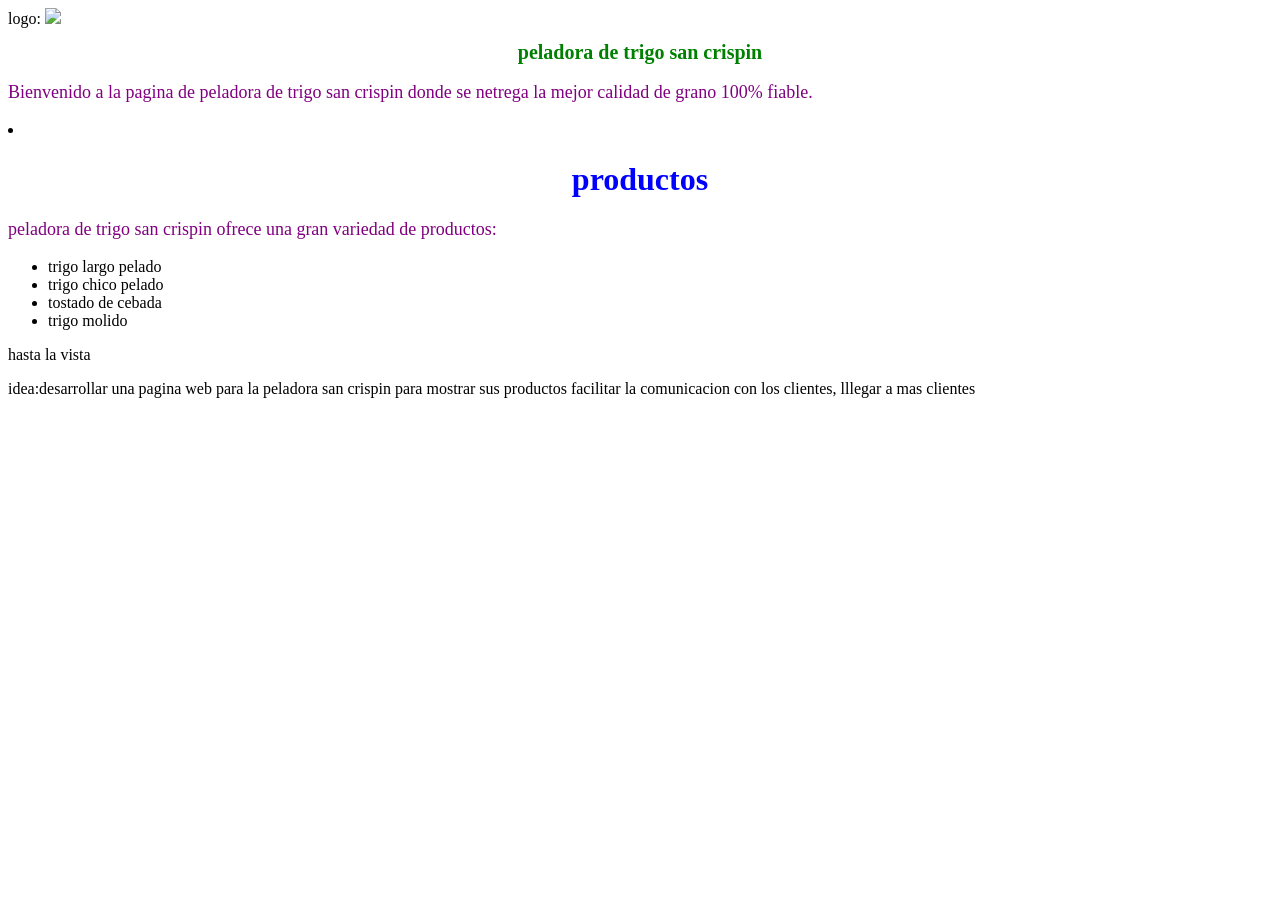
==== index.html @ a8a5acce "cambis logo head titulo" ====
<!DOCTYPE html>
<html lang="en">
<head>
    <meta charset="UTF-8">
    <meta name="viewport" content="width=device-width, initial-scale=1.0">
    logo: <img src="logo.png" alt=" " width="100" height="100">
    <title > 
        peladora de trigo san crispin
    </title>
</head>
<body>
    <h1 id="nombre">peladora de trigo san crispin</h1>  
    
    <p id="parrafo">Bienvenido a la pagina de peladora de trigo san crispin donde se netrega la mejor calidad
        de grano 100% fiable. </p>
<li>
    <h1>productos</h1>
    <p id="parrafo">peladora de trigo san crispin ofrece una gran variedad de productos: </p>
    <ul>
        <li>trigo largo pelado</li>
        <li>trigo chico pelado</li>
        <li>tostado de cebada</li>
        <li>trigo molido</li>
    </ul>
</body>


<head>
    hasta la vista</head>

<p>idea:desarrollar una pagina web para la peladora san crispin para mostrar sus productos facilitar la comunicacion con los clientes, lllegar a mas clientes</p>
</html>
<style>
h1 {
    color: blue;
    text-align: center;
}
san crispin {
    font-size: 24px;
    font-weight: bold;
}
p#parrafo {
    color: purple;
    font-size: 18px;
}
h1#nombre {
    color: green;
    font-size: 20px;
}
</style>
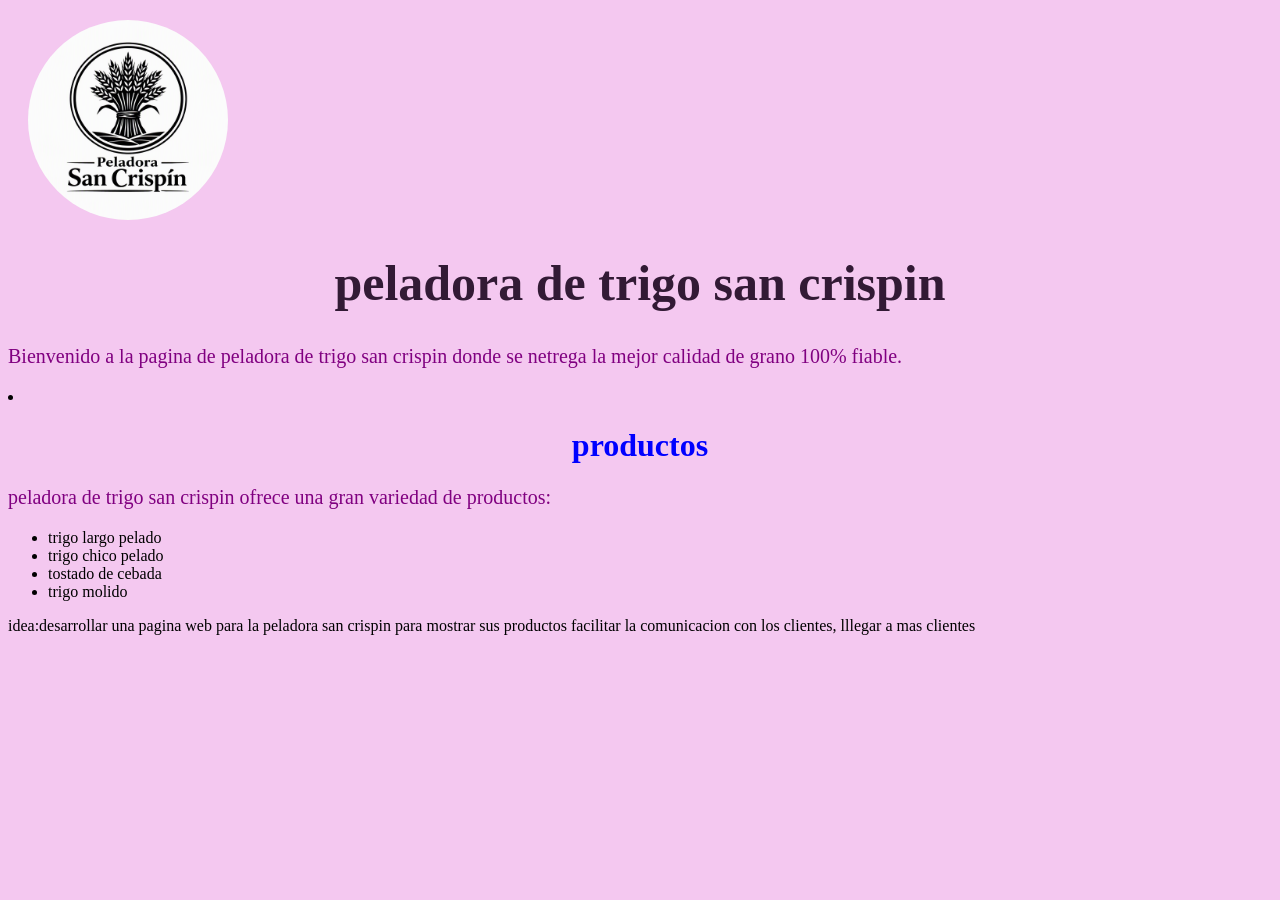
==== commit bad9527a: "Ajustes de logo y fondo en pagina principal" ====
--- a/index.html
+++ b/index.html
@@ -3,12 +3,11 @@
 <head>
     <meta charset="UTF-8">
     <meta name="viewport" content="width=device-width, initial-scale=1.0">
-    logo: <img src="logo.png" alt=" " width="100" height="100">
-    <title > 
-        peladora de trigo san crispin
-    </title>
+    <title>peladora de trigo san crispin</title>
+
 </head>
 <body>
+     <img src="img/logosancrispin.png" width="200" height="200" alt="logo" class="logo">
     <h1 id="nombre">peladora de trigo san crispin</h1>  
     
     <p id="parrafo">Bienvenido a la pagina de peladora de trigo san crispin donde se netrega la mejor calidad
@@ -25,9 +24,6 @@
 </body>
 
 
-<head>
-    hasta la vista</head>
-
 <p>idea:desarrollar una pagina web para la peladora san crispin para mostrar sus productos facilitar la comunicacion con los clientes, lllegar a mas clientes</p>
 </html>
 <style>
@@ -41,10 +37,19 @@
 }
 p#parrafo {
     color: purple;
-    font-size: 18px;
+    font-size: 20px;
 }
 h1#nombre {
-    color: green;
-    font-size: 20px;
+    color: rgb(50, 26, 53);
+    font-size: 50px;
+}
+body {
+    background-color: rgba(235, 146, 227, 0.5);
+}
+img.logo {
+   margin: 20px;
+    display: block;
+    clip-path: inset(10px 10px 10px 10px);
+    clip-path: circle(50% at 50% 50%);
 }
 </style>
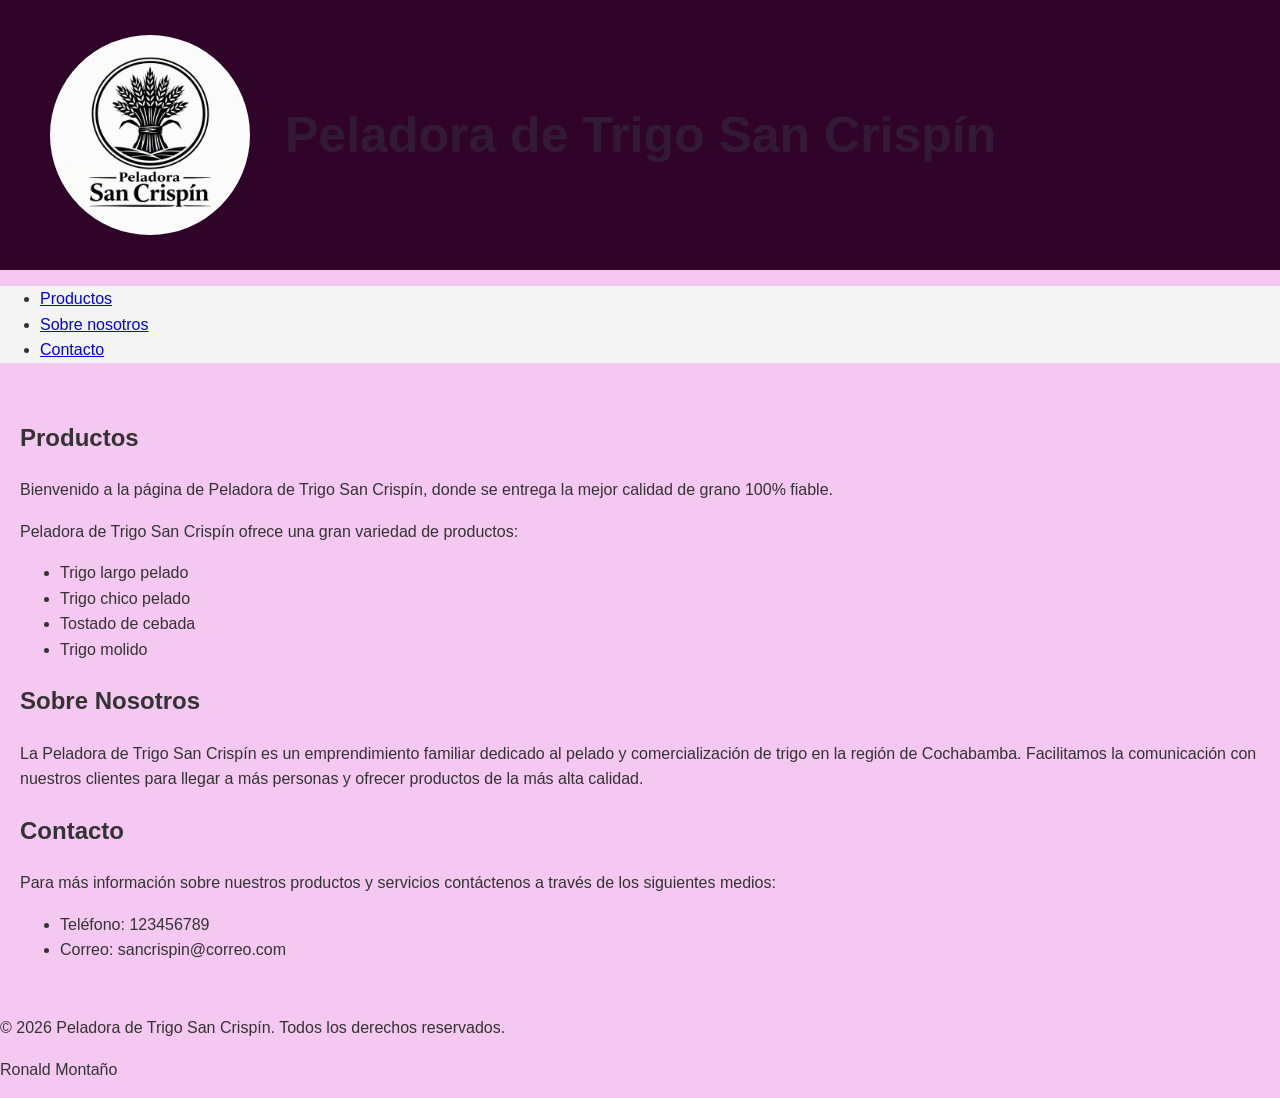
==== commit 22c943e3: "el maquillaje de css" ====
--- a/index.html
+++ b/index.html
@@ -1,55 +1,61 @@
 <!DOCTYPE html>
-<html lang="en">
+<html lang="es">
 <head>
     <meta charset="UTF-8">
     <meta name="viewport" content="width=device-width, initial-scale=1.0">
-    <title>peladora de trigo san crispin</title>
-
+    <title>Peladora de Trigo San Crispín</title>
+    <link rel="stylesheet" href="css/style.css">
 </head>
 <body>
-     <img src="img/logosancrispin.png" width="200" height="200" alt="logo" class="logo">
-    <h1 id="nombre">peladora de trigo san crispin</h1>  
-    
-    <p id="parrafo">Bienvenido a la pagina de peladora de trigo san crispin donde se netrega la mejor calidad
-        de grano 100% fiable. </p>
-<li>
-    <h1>productos</h1>
-    <p id="parrafo">peladora de trigo san crispin ofrece una gran variedad de productos: </p>
-    <ul>
-        <li>trigo largo pelado</li>
-        <li>trigo chico pelado</li>
-        <li>tostado de cebada</li>
-        <li>trigo molido</li>
-    </ul>
+
+    <header>
+        <img src="img/logosancrispin.png" width="200" height="200" alt="logo" class="logo">
+        <h1 id="nombre">Peladora de Trigo San Crispín</h1>
+    </header>
+
+    <nav>
+        <ul>
+            <li><a href="index.html">Productos</a></li>
+            <li><a href="productos.html">Sobre nosotros</a></li>
+            <li><a href="contacto.html">Contacto</a></li>
+        </ul>
+    </nav>
+
+    <main>
+
+        <section id="productos">
+            <h2>Productos</h2>
+            <p class="parrafo">Bienvenido a la página de Peladora de Trigo San Crispín, donde se entrega la mejor calidad
+                de grano 100% fiable.</p>
+            <p class="parrafo">Peladora de Trigo San Crispín ofrece una gran variedad de productos:</p>
+            <ul>
+                <li>Trigo largo pelado</li>
+                <li>Trigo chico pelado</li>
+                <li>Tostado de cebada</li>
+                <li>Trigo molido</li>
+            </ul>
+        </section>
+
+        <section id="sobre-nosotros">
+            <h2>Sobre Nosotros</h2>
+            <p class="parrafo">La Peladora de Trigo San Crispín es un emprendimiento familiar dedicado al pelado y comercialización de trigo en la región de Cochabamba. Facilitamos la comunicación con nuestros clientes para llegar a más personas y ofrecer productos de la más alta calidad.</p>
+        </section>
+
+        <section id="contacto">
+            <h2>Contacto</h2>
+            <p class="parrafo">Para más información sobre nuestros productos y servicios contáctenos a través de los siguientes medios:</p>
+            <ul>
+                <li>Teléfono: 123456789</li>
+                <li>Correo: sancrispin@correo.com</li>
+            </ul>
+        </section>
+
+    </main>
+
+    <footer>
+        <p>&copy; 2026 Peladora de Trigo San Crispín. Todos los derechos reservados.</p>
+        <p>Ronald Montaño</p>
+    </footer>
+
 </body>
-
-
-<p>idea:desarrollar una pagina web para la peladora san crispin para mostrar sus productos facilitar la comunicacion con los clientes, lllegar a mas clientes</p>
-</html>
-<style>
-h1 {
-    color: blue;
-    text-align: center;
-}
-san crispin {
-    font-size: 24px;
-    font-weight: bold;
-}
-p#parrafo {
-    color: purple;
-    font-size: 20px;
-}
-h1#nombre {
-    color: rgb(50, 26, 53);
-    font-size: 50px;
-}
-body {
-    background-color: rgba(235, 146, 227, 0.5);
-}
-img.logo {
-   margin: 20px;
-    display: block;
-    clip-path: inset(10px 10px 10px 10px);
-    clip-path: circle(50% at 50% 50%);
-}
-</style>+</html>
--- a/css/style.css
+++ b/css/style.css
@@ -0,0 +1,53 @@
+
+h1 {
+    color: blue;
+    text-align: center;
+}
+san crispin {
+    font-size: 24px;
+    font-weight: bold;
+}
+p#parrafo {
+    color: purple;
+    font-size: 20px;
+}
+h1#nombre {
+    color: rgb(50, 26, 53);
+    font-size: 50px;
+}
+body {
+    background-color: rgba(235, 146, 227, 0.5);
+    font-family: 'Segoe UI', Arial, sans-serif;
+    color: #333;
+    line-height: 1.6;
+    margin: 0;
+    padding: 0;
+}
+img.logo {
+   margin: 20px;
+    display: block;
+    clip-path: inset(10px 10px 10px 10px);
+    clip-path: circle(50% at 50% 50%);
+}
+header {
+   background-color: #300428;
+    color: #fff;
+    display: flex;
+    align-items: center;
+    gap: 15px;
+    padding: 15px 30px;
+}
+nav {
+    background-color: #f4f4f4;
+    
+}
+nav.ul {
+    list-style: none;
+    display: flex;
+    justify-content: center;
+    padding: 0;
+    margin: 0;
+}
+main {
+    padding: 20px;
+}
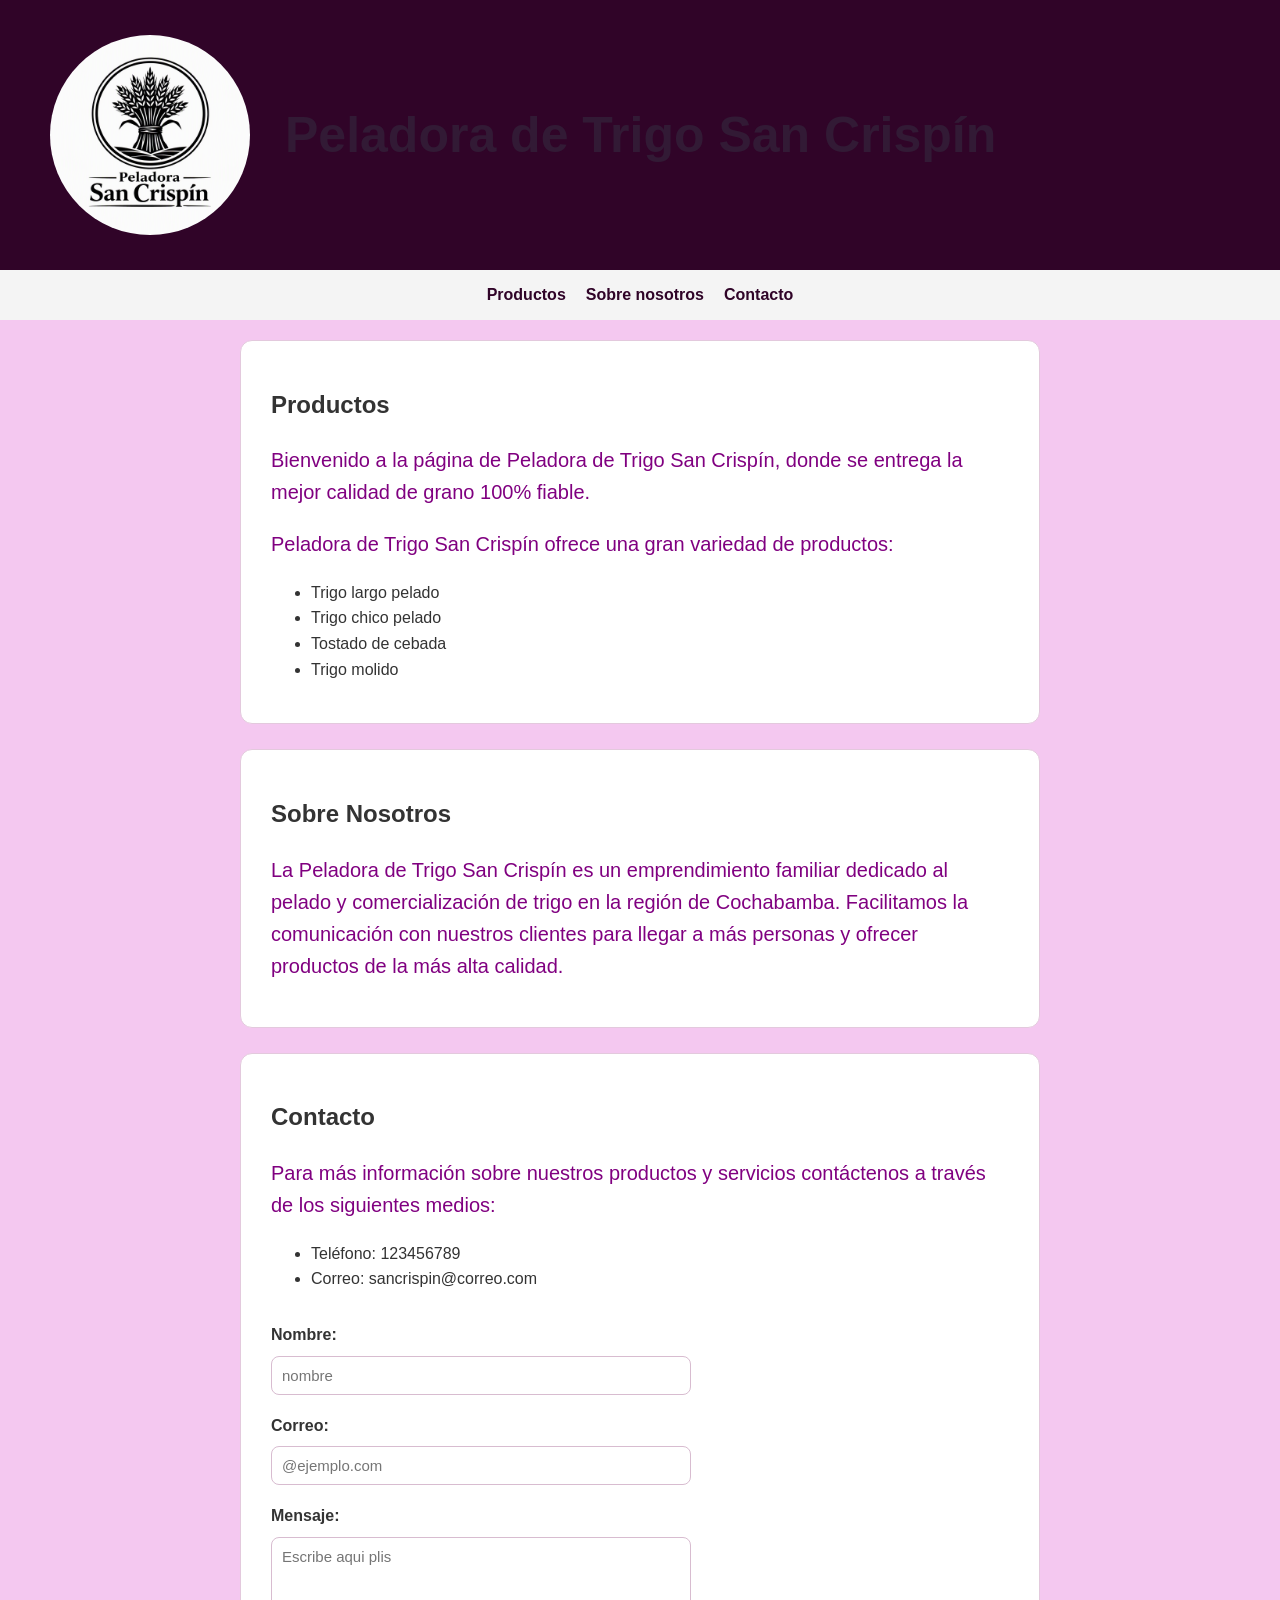
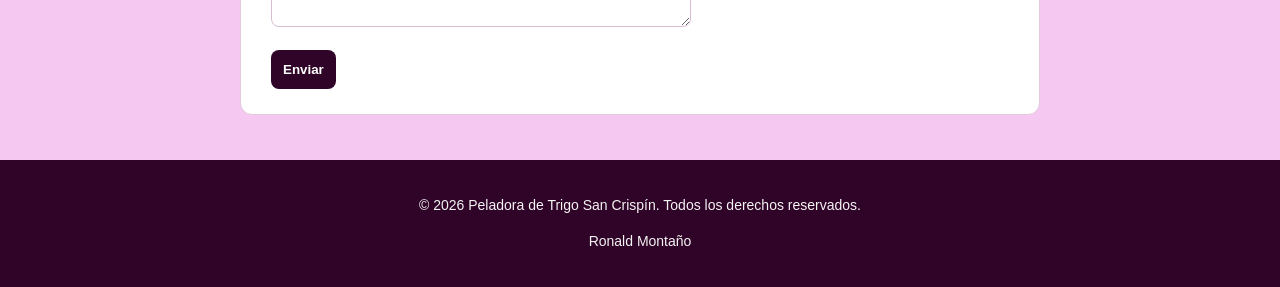
==== commit c2a5b3bc: "agrego responsive" ====
--- a/index.html
+++ b/index.html
@@ -9,6 +9,7 @@
 <body>
 
     <header>
+        <meta name="viewport" content="width=device-width, initial-scale=1.0">
         <img src="img/logosancrispin.png" width="200" height="200" alt="logo" class="logo">
         <h1 id="nombre">Peladora de Trigo San Crispín</h1>
     </header>
@@ -48,6 +49,19 @@
                 <li>Teléfono: 123456789</li>
                 <li>Correo: sancrispin@correo.com</li>
             </ul>
+
+            <form id="formulario-contacto" action="#" method="post">
+                <label for="nombre-cliente">Nombre:</label>
+                <input type="text" id="nombre-cliente" name="nombre-cliente" placeholder="nombre" required>
+
+                <label for="correo-cliente">Correo:</label>
+                <input type="email" id="correo-cliente" name="correo-cliente" placeholder="@ejemplo.com" required>
+
+                <label for="mensaje-cliente">Mensaje:</label>
+                <textarea id="mensaje-cliente" name="mensaje-cliente" rows="4" placeholder="Escribe aqui plis" required></textarea>
+
+                <button type="submit">Enviar</button>
+            </form>
         </section>
 
     </main>
--- a/css/style.css
+++ b/css/style.css
@@ -1,13 +1,8 @@
-
 h1 {
     color: blue;
     text-align: center;
 }
-san crispin {
-    font-size: 24px;
-    font-weight: bold;
-}
-p#parrafo {
+p.parrafo {
     color: purple;
     font-size: 20px;
 }
@@ -24,13 +19,12 @@
     padding: 0;
 }
 img.logo {
-   margin: 20px;
+    margin: 20px;
     display: block;
-    clip-path: inset(10px 10px 10px 10px);
     clip-path: circle(50% at 50% 50%);
 }
 header {
-   background-color: #300428;
+    background-color: #300428;
     color: #fff;
     display: flex;
     align-items: center;
@@ -39,15 +33,113 @@
 }
 nav {
     background-color: #f4f4f4;
+
     
 }
-nav.ul {
+nav ul {
     list-style: none;
     display: flex;
     justify-content: center;
+    gap: 20px;
     padding: 0;
     margin: 0;
 }
+nav ul {
+    padding: 12px 15px;
+}
+nav a {
+    color: #300428;
+    text-decoration: none;
+    font-weight: bold;
+}
+nav a:hover {
+    color: #a9227e;
+}
 main {
+    max-width: 800px;
+    margin: 0 auto;
     padding: 20px;
+}
+
+
+section {
+    background-color: #ffffff;
+    padding: 25px 30px;
+    margin-bottom: 25px;
+    border: 1px solid #e3c9dd;
+    border-radius: 12px;
+}
+
+
+form {
+    display: flex;
+    flex-direction: column;
+    gap: 8px;
+    max-width: 420px;
+    margin-top: 20px;
+}
+form label {
+    font-weight: bold;
+    margin-top: 10px;
+}
+form input,
+form textarea {
+    padding: 10px;
+    border: 1px solid #d8bcd0;
+    border-radius: 8px;
+    font-family: inherit;
+    font-size: 15px;
+}
+form input:focus,
+form textarea:focus {
+    outline: none;
+    border-color: #300428;
+}
+form button {
+    margin-top: 15px;
+    padding: 12px;
+    background-color: #300428;
+    color: #ffffff;
+    border: none;
+    border-radius: 8px;
+    font-weight: bold;
+    cursor: pointer;
+    width: fit-content;
+}
+form button:hover {
+    background-color: #a9227e;
+}
+
+footer {
+    background-color: #300428;
+    color: #f4f4f4;
+    text-align: center;
+    padding: 20px;
+    font-size: 14px;
+}
+@media (max-width: 600px) {
+ 
+    nav ul {
+        flex-direction: column;
+        gap: 20px;
+    }
+ 
+    main {
+        padding: 15px;
+    }
+ 
+    section {
+        padding: 18px 20px;
+        margin-bottom: 18px;
+    }
+ 
+    header {
+        flex-direction: column;
+        text-align: center;
+        padding: 15px;
+    }
+ 
+    form {
+        max-width: 100%;
+    }
 }
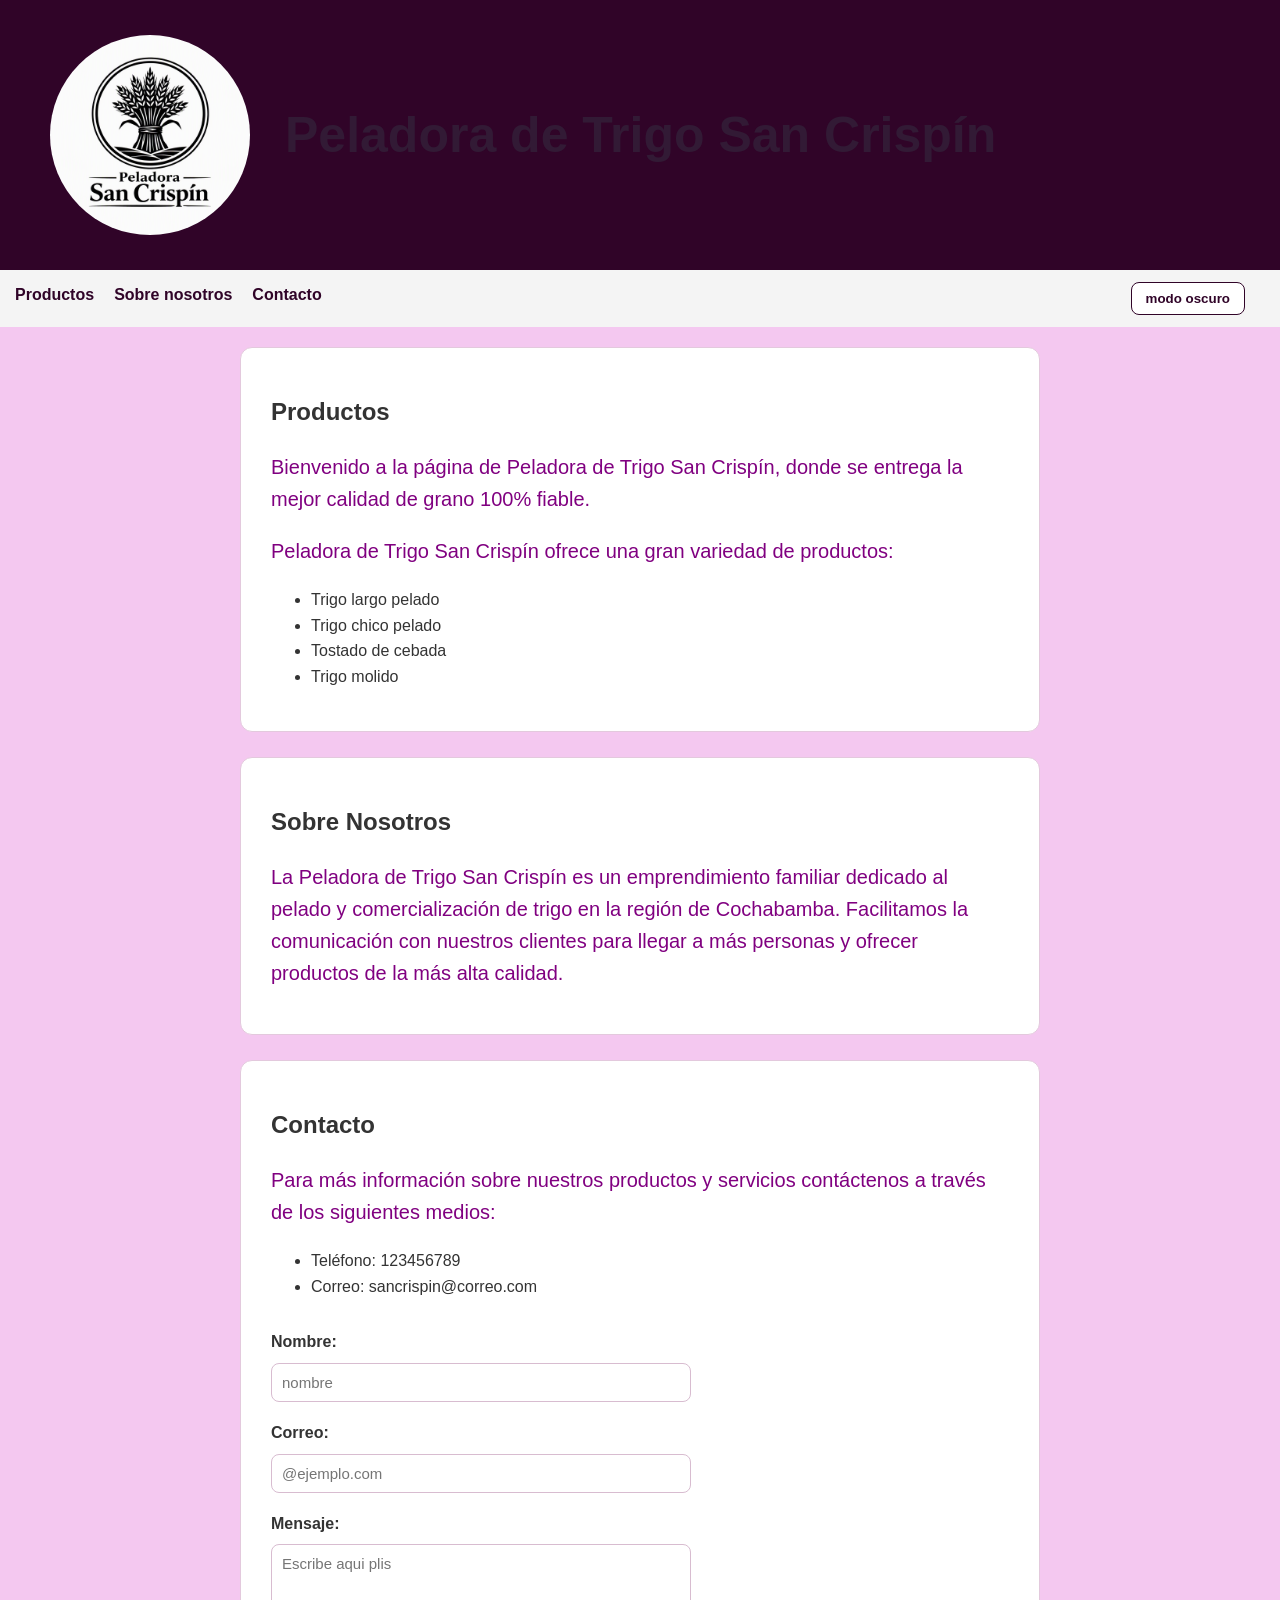
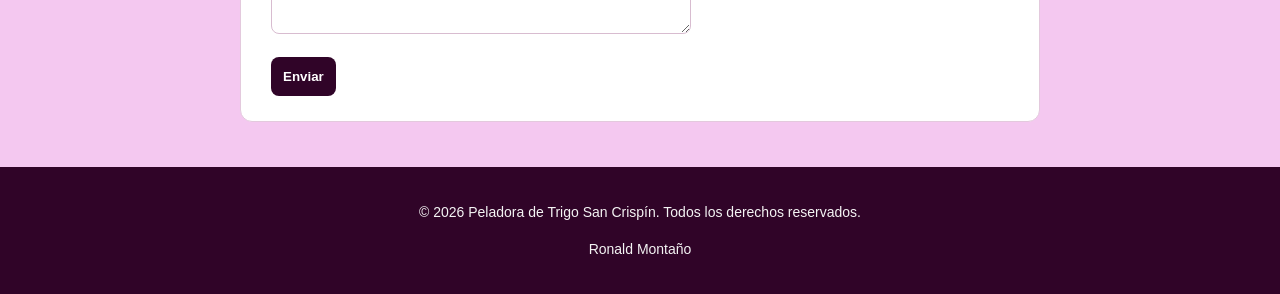
==== commit 9b68f829: "BOTON THME" ====
--- a/index.html
+++ b/index.html
@@ -19,6 +19,9 @@
             <li><a href="index.html">Productos</a></li>
             <li><a href="productos.html">Sobre nosotros</a></li>
             <li><a href="contacto.html">Contacto</a></li>
+            <button id="modo-oscuro-btn">
+                modo oscuro
+            </button>
         </ul>
     </nav>
 
@@ -70,6 +73,6 @@
         <p>&copy; 2026 Peladora de Trigo San Crispín. Todos los derechos reservados.</p>
         <p>Ronald Montaño</p>
     </footer>
-
+    <script src="js/boton.js"></script>
 </body>
 </html>
--- a/css/style.css
+++ b/css/style.css
@@ -36,6 +36,59 @@
 
     
 }
+#modo-oscuro-btn {
+    margin-left: auto;
+    margin-right: 20px;
+    padding: 8px 14px;
+    border: 1px solid #300428;
+    border-radius: 8px;
+    background-color: #ffffff;
+    color: #300428;
+    font-weight: bold;
+    cursor: pointer;
+}
+#modo-oscuro-btn:hover {
+    background-color: #300428;
+    color: #ffffff;
+}
+body.modo-oscuro {
+    background-color: #1a1a1a;
+    color: #f4f4f4;
+}
+
+
+
+body.modo-oscuro section {
+    background-color: #2a2a2a;
+    border-color: #444;
+    color: #f4f4f4;
+}
+
+body.modo-oscuro p.parrafo {
+    color: #d8bcd0;
+}
+
+
+
+
+body.modo-oscuro nav {
+    background-color: #111;
+}
+
+
+
+body.modo-oscuro nav a {
+    color: #f4f4f4;
+}
+
+
+
+body.modo-oscuro #modo-oscuro-btn {
+    background-color: #2a2a2a;
+    color: #f4f4f4;
+    border-color: #f4f4f4;
+}
+ 
 nav ul {
     list-style: none;
     display: flex;
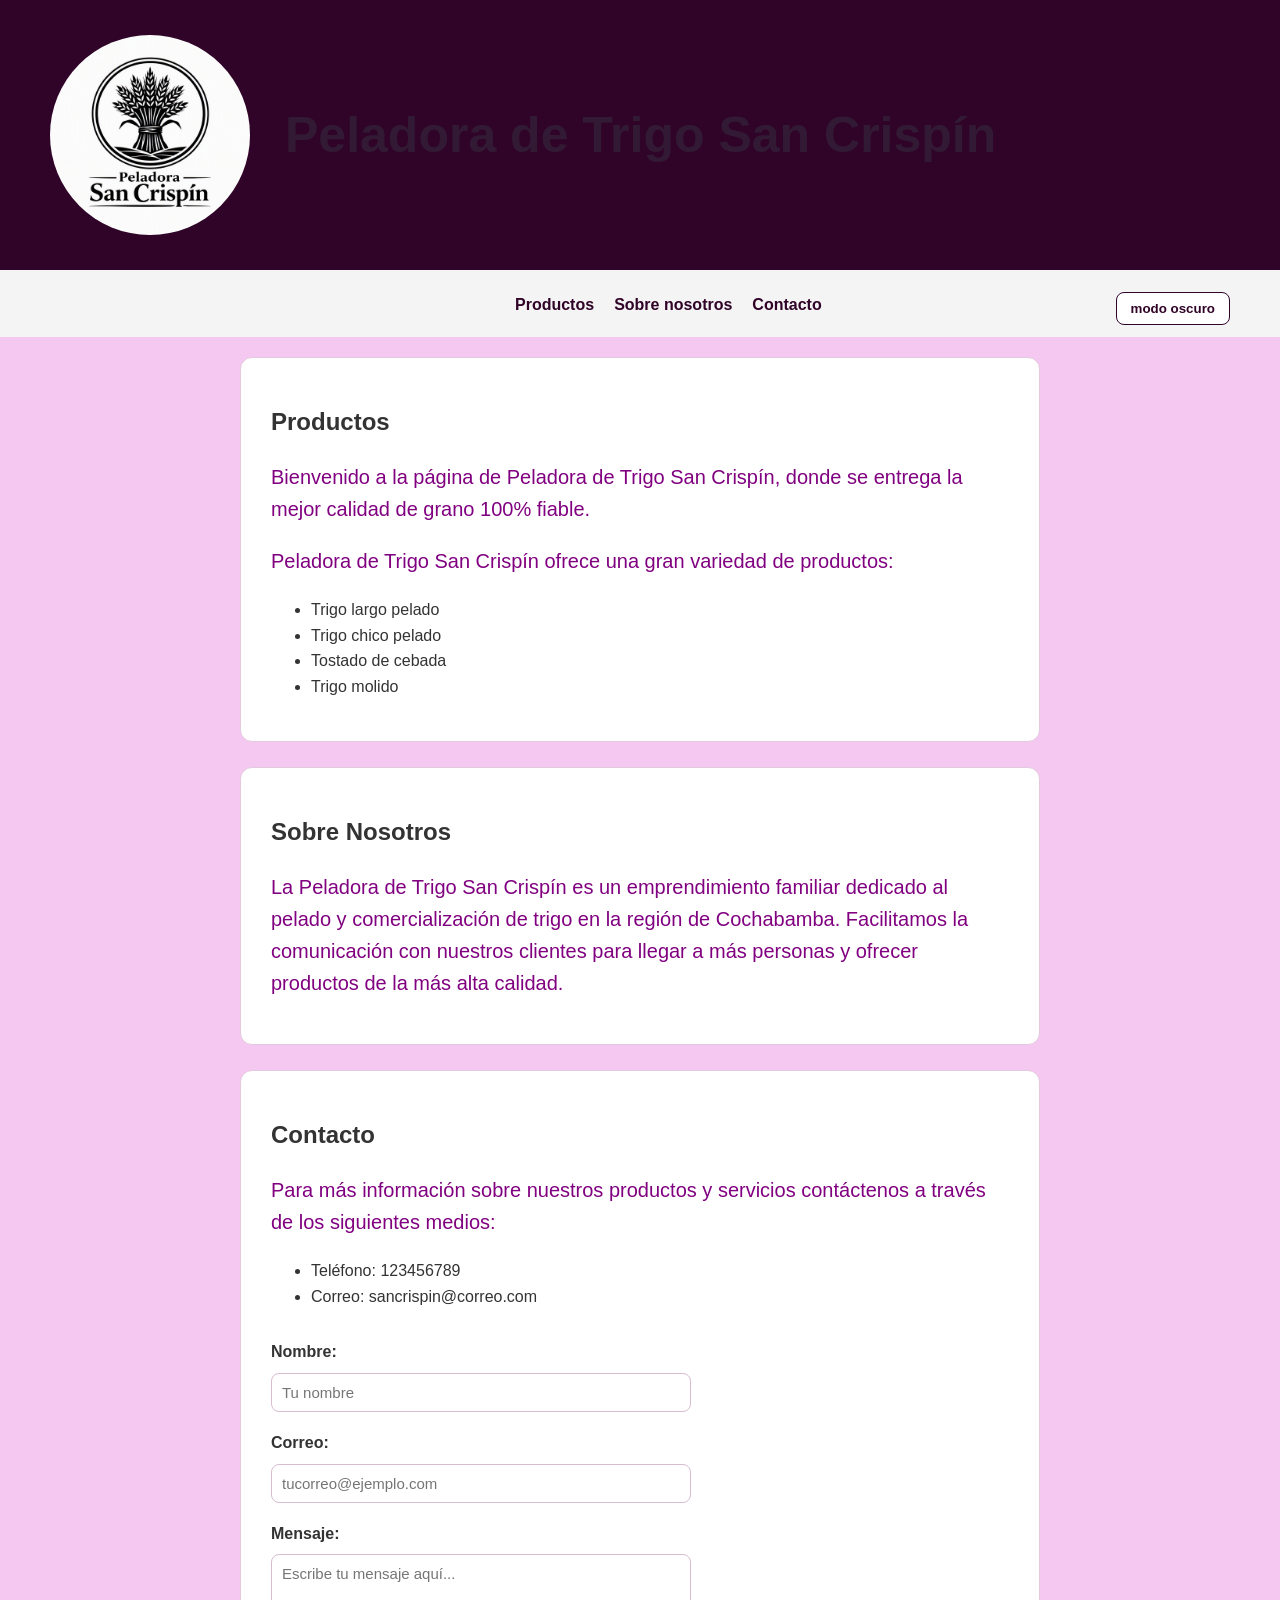
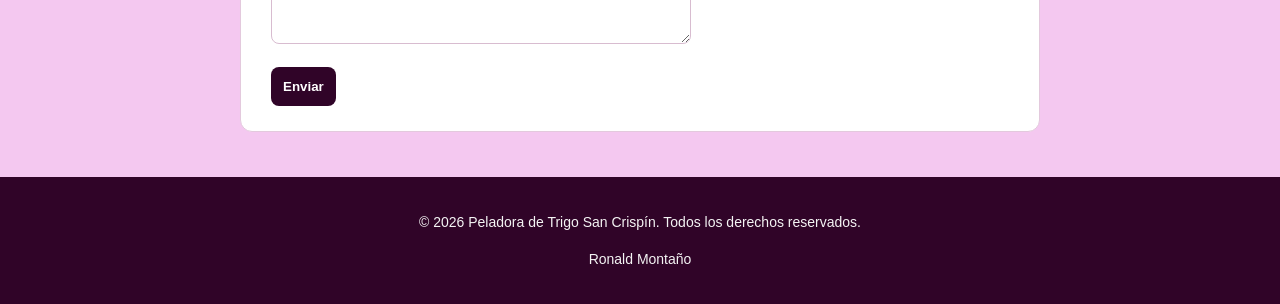
==== commit a5efec51: "formu novalidate" ====
--- a/index.html
+++ b/index.html
@@ -19,7 +19,7 @@
             <li><a href="index.html">Productos</a></li>
             <li><a href="productos.html">Sobre nosotros</a></li>
             <li><a href="contacto.html">Contacto</a></li>
-            <button id="modo-oscuro-btn">
+            <button type="button" id="modo-oscuro-btn" class="modo-oscuro">
                 modo oscuro
             </button>
         </ul>
@@ -27,7 +27,7 @@
 
     <main>
 
-        <section id="productos">
+        <section id="productos" >
             <h2>Productos</h2>
             <p class="parrafo">Bienvenido a la página de Peladora de Trigo San Crispín, donde se entrega la mejor calidad
                 de grano 100% fiable.</p>
@@ -52,18 +52,19 @@
                 <li>Teléfono: 123456789</li>
                 <li>Correo: sancrispin@correo.com</li>
             </ul>
-
-            <form id="formulario-contacto" action="#" method="post">
+ <form id="formulario-contacto" action="#" method="post" novalidate>
                 <label for="nombre-cliente">Nombre:</label>
-                <input type="text" id="nombre-cliente" name="nombre-cliente" placeholder="nombre" required>
-
+                <input type="text" id="nombre-cliente" name="nombre-cliente" placeholder="Tu nombre" required>
+ 
                 <label for="correo-cliente">Correo:</label>
-                <input type="email" id="correo-cliente" name="correo-cliente" placeholder="@ejemplo.com" required>
-
+                <input type="email" id="correo-cliente" name="correo-cliente" placeholder="tucorreo@ejemplo.com" required>
+ 
                 <label for="mensaje-cliente">Mensaje:</label>
-                <textarea id="mensaje-cliente" name="mensaje-cliente" rows="4" placeholder="Escribe aqui plis" required></textarea>
-
+                <textarea id="mensaje-cliente" name="mensaje-cliente" rows="4" placeholder="Escribe tu mensaje aquí..." required></textarea>
+ 
                 <button type="submit">Enviar</button>
+ 
+                <p id="aviso-contacto" class="aviso"></p>
             </form>
         </section>
 
--- a/css/style.css
+++ b/css/style.css
@@ -34,11 +34,34 @@
 nav {
     background-color: #f4f4f4;
 
+    padding: 12px 15px;
+
     
 }
+.aviso {
+    display: none;
+    margin-top: 14px;
+}
+.aviso.error {
+    display: block;
+    color: #b3261e;
+}
+.aviso.exito {
+    display: block;
+    color: #1a7f4f;
+}
+ 
+footer {
+    background-color: #300428;
+    color: #f4f4f4;
+    text-align: center;
+    padding: 20px;
+    font-size: 14px;
+}
+ 
 #modo-oscuro-btn {
     margin-left: auto;
-    margin-right: 20px;
+    margin-right: 20px; 
     padding: 8px 14px;
     border: 1px solid #300428;
     border-radius: 8px;
@@ -46,6 +69,7 @@
     color: #300428;
     font-weight: bold;
     cursor: pointer;
+    text-align: center;
 }
 #modo-oscuro-btn:hover {
     background-color: #300428;
@@ -98,7 +122,7 @@
     margin: 0;
 }
 nav ul {
-    padding: 12px 15px;
+   padding: 10px 15px 0px 500px;
 }
 nav a {
     color: #300428;
@@ -195,4 +219,58 @@
     form {
         max-width: 100%;
     }
-}+}
+
+.rojo        { color: #e63946; }
+.rojo-oscuro { color: #b3261e; }
+.naranja     { color: #f77f00; }
+.amarillo    { color: #fcbf49; }
+.verde       { color: #2a9d8f; }
+.verde-oscuro{ color: #1a7f4f; }
+.azul        { color: #1d3557; }
+.azul-claro  { color: #457b9d; }
+.celeste     { color: #a8dadc; }
+.morado      { color: #6b2d5c; }
+.violeta     { color: #9d4edd; }
+.rosa        { color: #e63888; }
+.fucsia      { color: #a9227e; }
+.cafe        { color: #6b3f1d; }
+.cafe-oscuro { color: #3d2513; }
+.gris        { color: #6c757d; }
+.gris-claro  { color: #adb5bd; }
+.gris-oscuro { color: #343a40; }
+.negro       { color: #111111; }
+.blanco      { color: #ffffff; }
+.dorado      { color: #f0c987; }
+.beige       { color: #f5f0e6; }
+.turquesa    { color: #17a2b8; }
+.oliva       { color: #6b8e23; }
+.vino        { color: #6d071a; }
+.mostaza     { color: #d4a017; }
+
+.fondo-rojo        { background-color: #e63946; }
+.fondo-rojo-oscuro { background-color: #b3261e; }
+.fondo-naranja     { background-color: #f77f00; }
+.fondo-amarillo    { background-color: #fcbf49; }
+.fondo-verde       { background-color: #2a9d8f; }
+.fondo-verde-oscuro{ background-color: #1a7f4f; }
+.fondo-azul        { background-color: #1d3557; }
+.fondo-azul-claro  { background-color: #457b9d; }
+.fondo-celeste     { background-color: #a8dadc; }
+.fondo-morado      { background-color: #6b2d5c; }
+.fondo-violeta     { background-color: #9d4edd; }
+.fondo-rosa        { background-color: #e63888; }
+.fondo-fucsia      { background-color: #a9227e; }
+.fondo-cafe        { background-color: #6b3f1d; }
+.fondo-cafe-oscuro { background-color: #3d2513; }
+.fondo-gris        { background-color: #6c757d; }
+.fondo-gris-claro  { background-color: #adb5bd; }
+.fondo-gris-oscuro { background-color: #343a40; }
+.fondo-negro       { background-color: #111111; }
+.fondo-blanco      { background-color: #ffffff; }
+.fondo-dorado      { background-color: #f0c987; }
+.fondo-beige       { background-color: #f5f0e6; }
+.fondo-turquesa    { background-color: #17a2b8; }
+.fondo-oliva       { background-color: #6b8e23; }
+.fondo-vino        { background-color: #6d071a; }
+.fondo-mostaza     { background-color: #d4a017; }
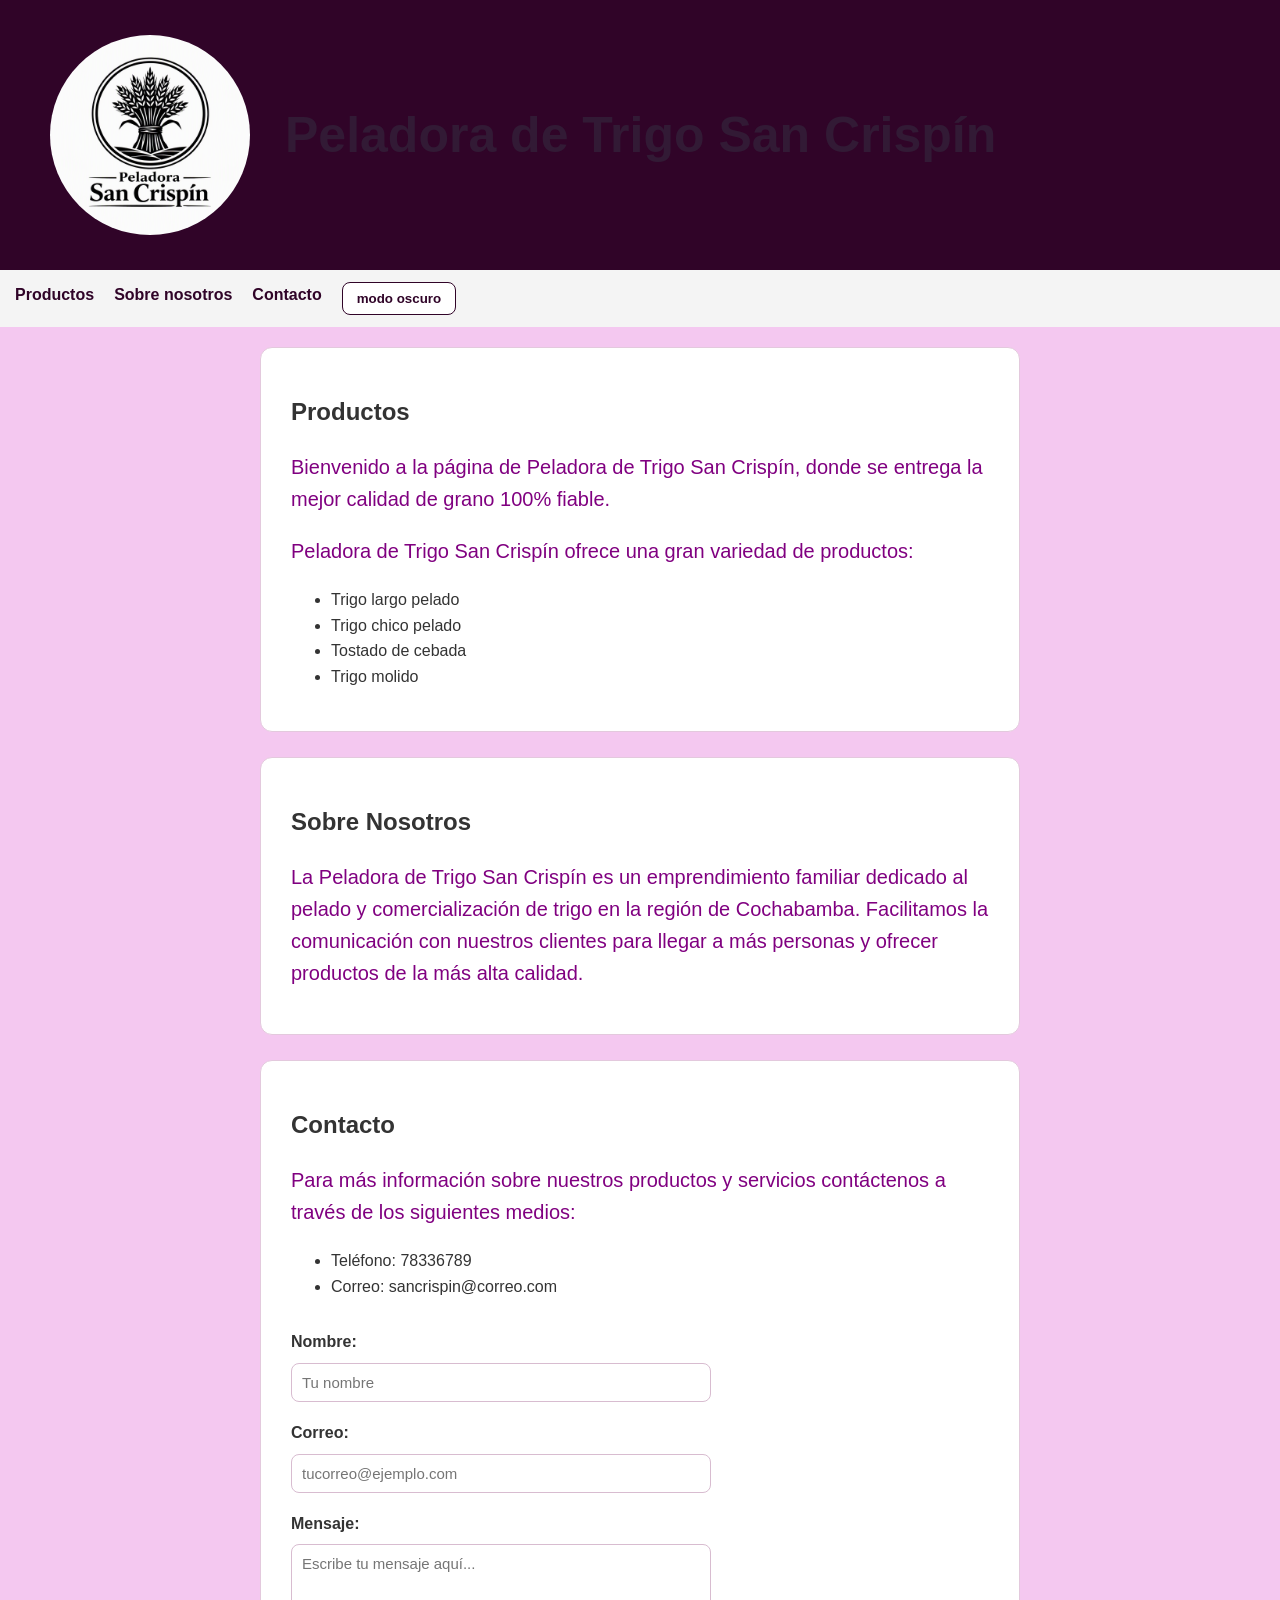
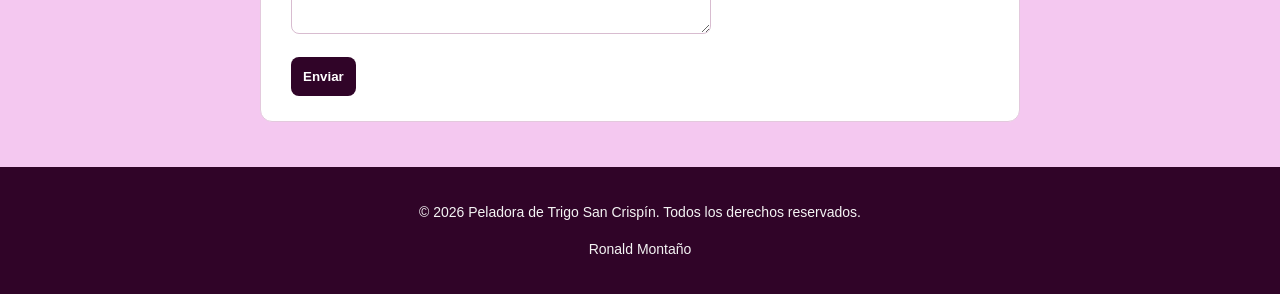
==== commit 08c5018f: "todo listo validacion" ====
--- a/index.html
+++ b/index.html
@@ -49,7 +49,7 @@
             <h2>Contacto</h2>
             <p class="parrafo">Para más información sobre nuestros productos y servicios contáctenos a través de los siguientes medios:</p>
             <ul>
-                <li>Teléfono: 123456789</li>
+                <li>Teléfono: 78336789</li>
                 <li>Correo: sancrispin@correo.com</li>
             </ul>
  <form id="formulario-contacto" action="#" method="post" novalidate>
--- a/css/style.css
+++ b/css/style.css
@@ -1,3 +1,6 @@
+* {
+    box-sizing: border-box;
+}
 h1 {
     color: blue;
     text-align: center;
@@ -22,6 +25,8 @@
     margin: 20px;
     display: block;
     clip-path: circle(50% at 50% 50%);
+    max-width: 100%;
+    height: auto;
 }
 header {
     background-color: #300428;
@@ -33,10 +38,10 @@
 }
 nav {
     background-color: #f4f4f4;
-
     padding: 12px 15px;
-
-    
+    display: flex;
+    align-items: center;
+    flex-wrap: wrap;
 }
 .aviso {
     display: none;
@@ -121,9 +126,6 @@
     padding: 0;
     margin: 0;
 }
-nav ul {
-   padding: 10px 15px 0px 500px;
-}
 nav a {
     color: #300428;
     text-decoration: none;
@@ -196,9 +198,18 @@
 }
 @media (max-width: 600px) {
  
+    nav {
+        flex-direction: column;
+        align-items: stretch;
+    }
+
     nav ul {
         flex-direction: column;
         gap: 20px;
+    }
+
+    #modo-oscuro-btn {
+        margin: 10px auto;
     }
  
     main {
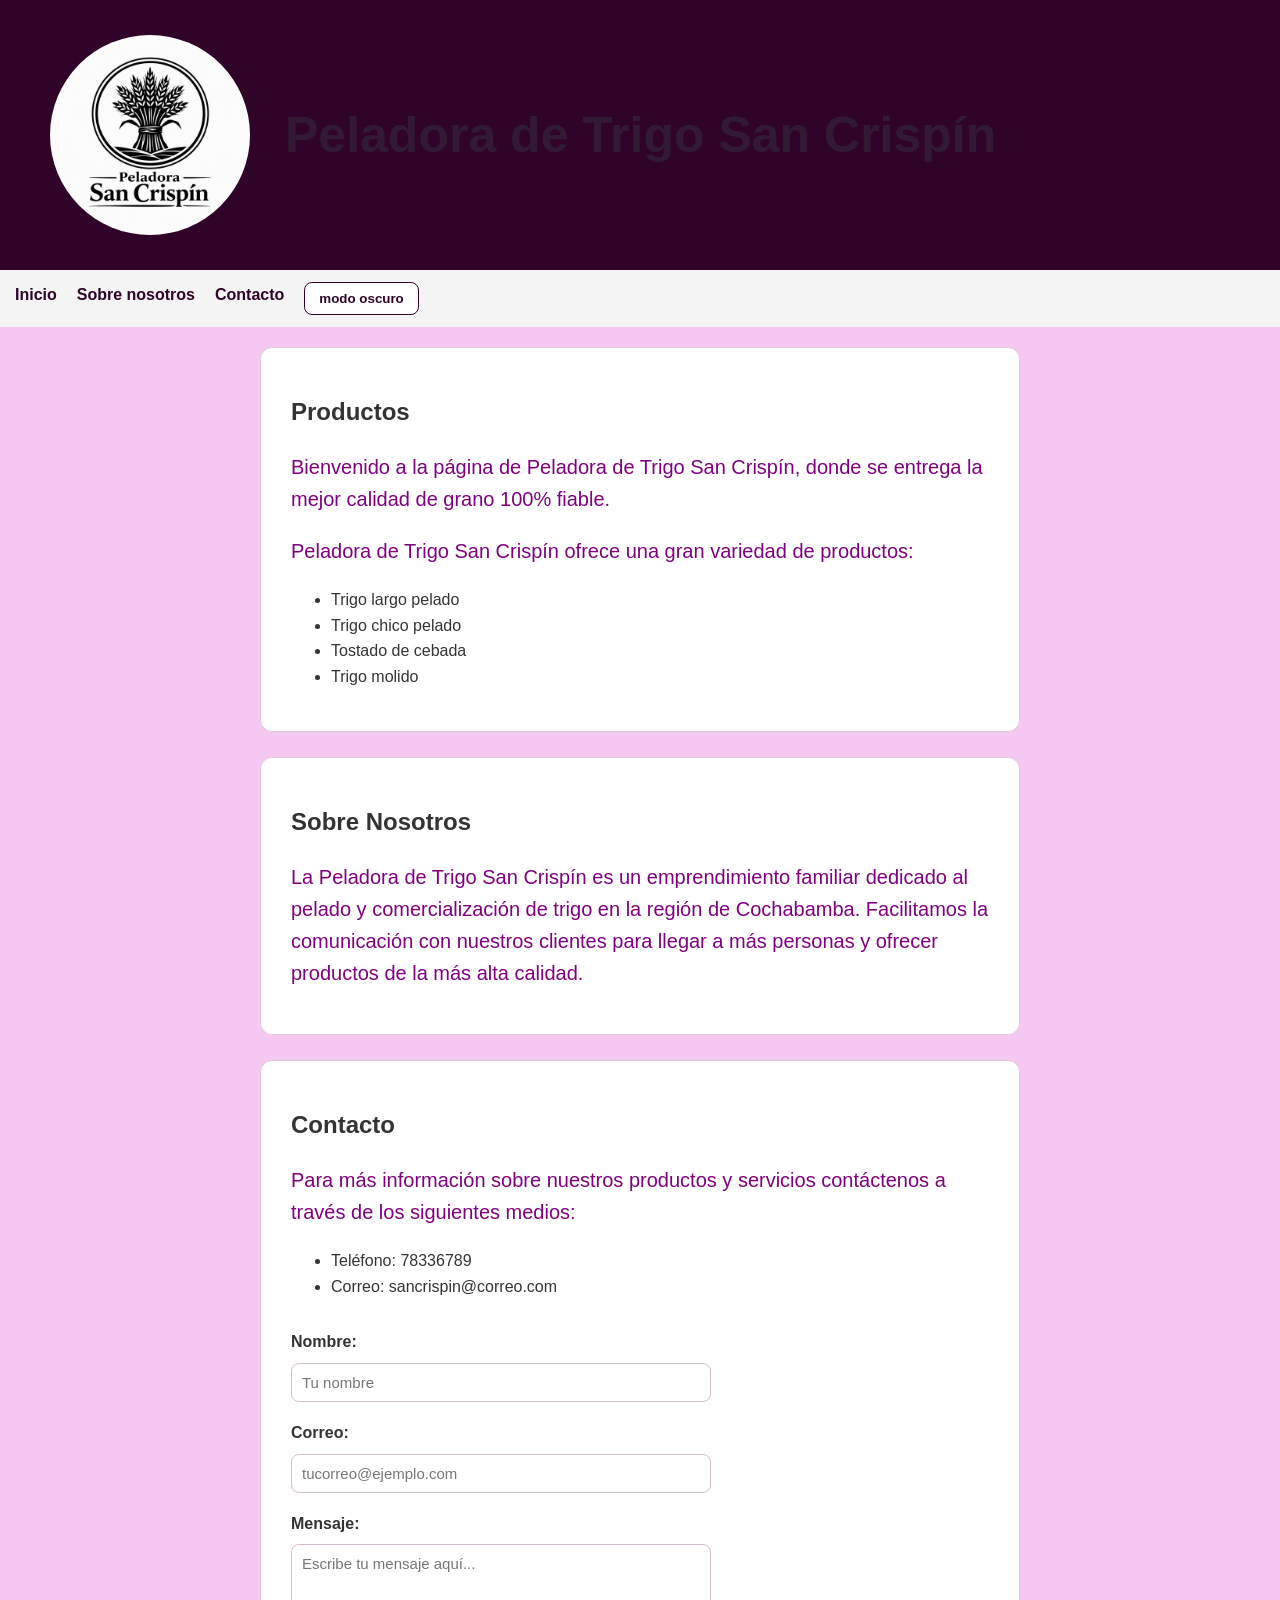
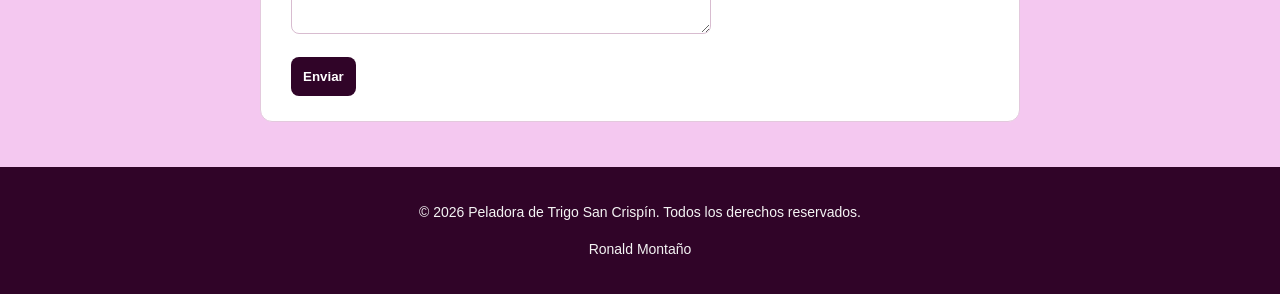
==== commit 31a9bcd9: "Practica de PHP y ajustes" ====
--- a/index.html
+++ b/index.html
@@ -16,9 +16,9 @@
 
     <nav>
         <ul>
-            <li><a href="index.html">Productos</a></li>
-            <li><a href="productos.html">Sobre nosotros</a></li>
-            <li><a href="contacto.html">Contacto</a></li>
+            <li><a href="#inicio">Inicio</a></li>
+            <li><a href="#sobre-nosotros">Sobre nosotros</a></li>
+            <li><a href="#contacto">Contacto</a></li>
             <button type="button" id="modo-oscuro-btn" class="modo-oscuro">
                 modo oscuro
             </button>
@@ -52,7 +52,7 @@
                 <li>Teléfono: 78336789</li>
                 <li>Correo: sancrispin@correo.com</li>
             </ul>
- <form id="formulario-contacto" action="#" method="post" novalidate>
+ <form id="formulario-contacto" action="procesar.php" method="post" novalidate>
                 <label for="nombre-cliente">Nombre:</label>
                 <input type="text" id="nombre-cliente" name="nombre-cliente" placeholder="Tu nombre" required>
  
